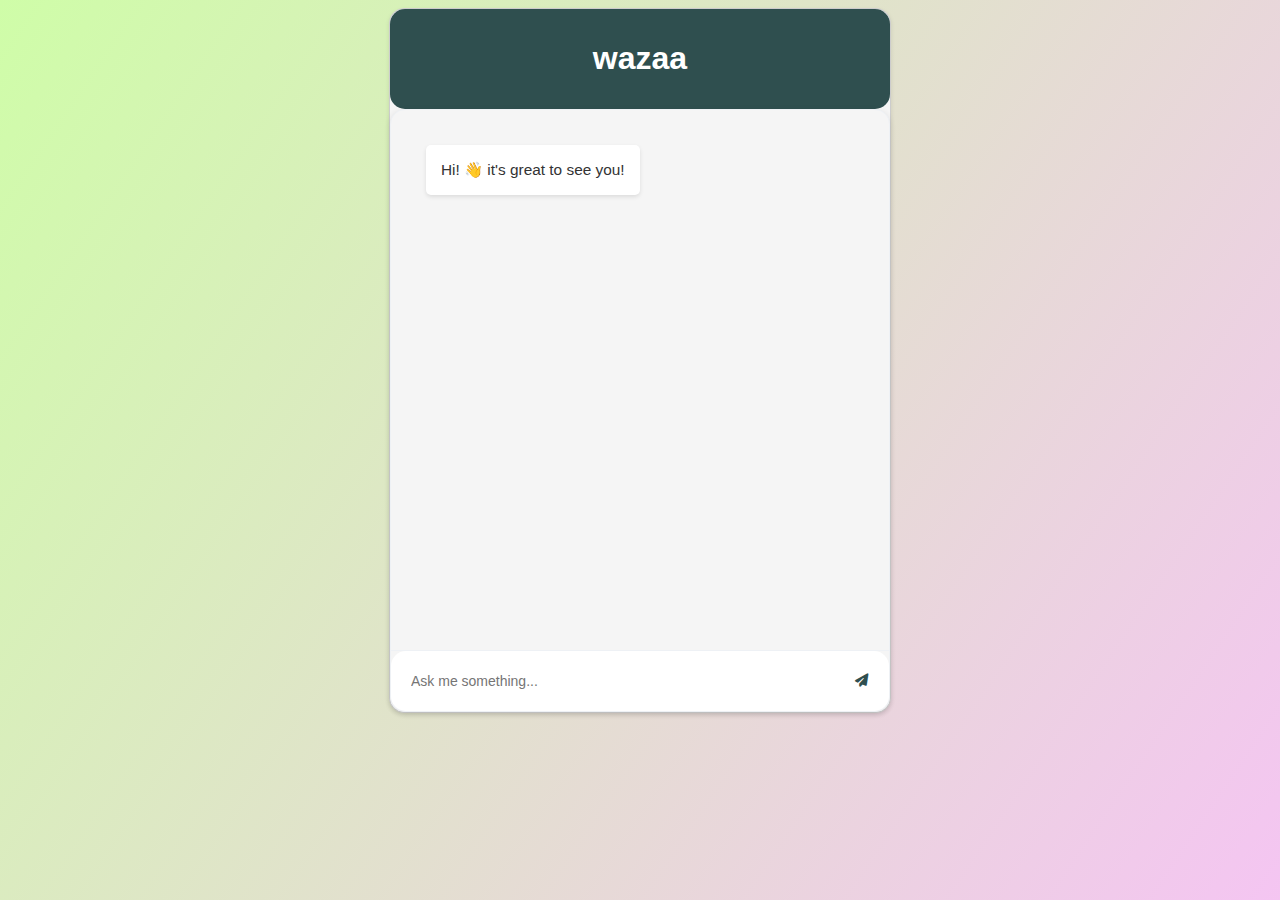
==== chatbot.html @ dd4b840e "rename files" ====
<!DOCTYPE html>
<html lang="en">
<head>
    <meta charset="UTF-8">
    <meta http-equiv="X-UA-Compatible" content="IE=edge">
    <meta name="viewport" content="width=device-width, initial-scale=1.0">
    <link rel="stylesheet" href="https://cdnjs.cloudflare.com/ajax/libs/font-awesome/6.4.2/css/all.min.css">
    <link rel="stylesheet" href="style.css">
    <title>chatbot</title>
</head>
<body>
    <div class="chatbot-container">
        <div id="header">
            <h1>wazaa</h1>
        </div>
        <div id="chatbot">
            <div id="conversation">
              <div class="chatbot-message">
                <p class="chatbot-text">Hi! 👋 it's great to see you!</p>
              </div>
            </div>
            <form id="input-form">
              <message-container>
                <input id="input-field" type="text" placeholder="Ask me something...">
                <button id="submit-button" type="submit">
                    <i class="fas fa-paper-plane"></i>
                </button>
              </message-container>
            </form>
        </div>  

    </div>

    <script src="script.js"></script>
</body>
</html>
---- style.css ----
body {
    display: flex;
    justify-content: center;
    font-family: Arial, Helvetica, sans-serif;
    background: linear-gradient(304deg,#4eae3d,#f9befb,#cffda8);
    background-size: 240% 240%;
    animation: gradient-animation 16s ease infinite;
}

@keyframes gradient-animation {
    0% {
      background-position: 0% 50%;
    }
    50% {
      background-position: 100% 50%;
    }
    100% {
      background-position: 0% 50%;
    }
  }

.chatbot-container {
    width: 500px;
    margin: 0 auto;
    background-color: #f5f5f5;
    border: 1px solid #cccccc;
    border-radius: 15px;
    box-shadow: 0 2px 4px rgba(0, 0, 0, 0.1);
  }

#chatbot {
    background-color: #f5f5f5;
    border: 1px solid #eef1f5;
    box-shadow: 0 2px 6px 0 rgba(0, 0, 0, 0.1);
    border-radius: 15px;
  }
  
  #header {
    background-color: darkslategrey;
    color: #ffffff;
    padding: 10px;
    font-size: 1em;
    font-weight: bold;
    border-radius: 15px;
    display: flex;
    align-items: center;
    justify-content: center;
    flex-direction: column;
  }

  message-container {
    background: #ffffff;
    width: 100%;
    display: flex;
    align-items: center;
    border-radius: 15px;
  }
  
  
  #conversation {
    height: 500px;
    overflow-y: auto;
    padding: 20px;
    display: flex;
    flex-direction: column;
    max-width: 470px;
  }

  @keyframes message-fade-in {
    from {
      opacity: 0;
      transform: translateY(-20px);
    }
    to {
      opacity: 1;
      transform: translateY(0);
    }
  }
  
  .chatbot-message {
    display: flex;
    align-items: flex-start;
    position: relative;
    font-size: 14px;
    line-height: 20px;
    border-radius: 20px;
    word-wrap: break-word;
    white-space: pre-wrap;
    max-width: 100%;
    padding: 0 15px;
  }

  .user-message {
    justify-content: flex-end;
  }


.chatbot-text {
    background-color: white;
    color: #333333;
    font-size: 1.1em;
    padding: 15px;
    border-radius: 5px;
    box-shadow: 0 2px 4px rgba(0, 0, 0, 0.1);
  }
  
  #input-form {
    display: flex;
    align-items: center;
    border-top: 1px solid #eef1f5;
  }
  
  #input-field {
    flex: 1;
    height: 60px;
    border: 1px solid #eef1f5;
    border-radius: 15px;
    margin-left: 10px;
    padding: 0 10px;
    font-size: 14px;
    transition: border-color 0.3s;
    background: #ffffff;
    color: #333333;
    border: none;
  }

  .send-icon {
    margin-right: 30px;
    cursor: pointer;
  }
  
  #input-field:focus {
    border-color: #333333;
    outline: none;
  }
  
  #submit-button {
    background-color: transparent;
    border: none;
    margin-right: 15px;
    color: darkslategrey;
  }

  p[sentTime]:hover::after {    
    content: attr(sentTime);
    position: absolute;
    top: -3px;
    font-size: 14px;
    color: gray;
  }

  .chatbot p[sentTime]:hover::after {  
    left: 15px;
  }

  .user-message p[sentTime]:hover::after {  
    right: 15px;
  }

  /* width */
::-webkit-scrollbar {
    width: 5px;
  }
  
  /* Track */
  ::-webkit-scrollbar-track {
    background: #f1f1f1; 
  }
   
  /* Handle */
  ::-webkit-scrollbar-thumb {
    background: #888; 
  }
  
  /* Handle on hover */
  ::-webkit-scrollbar-thumb:hover {
    background: #555; 
  }
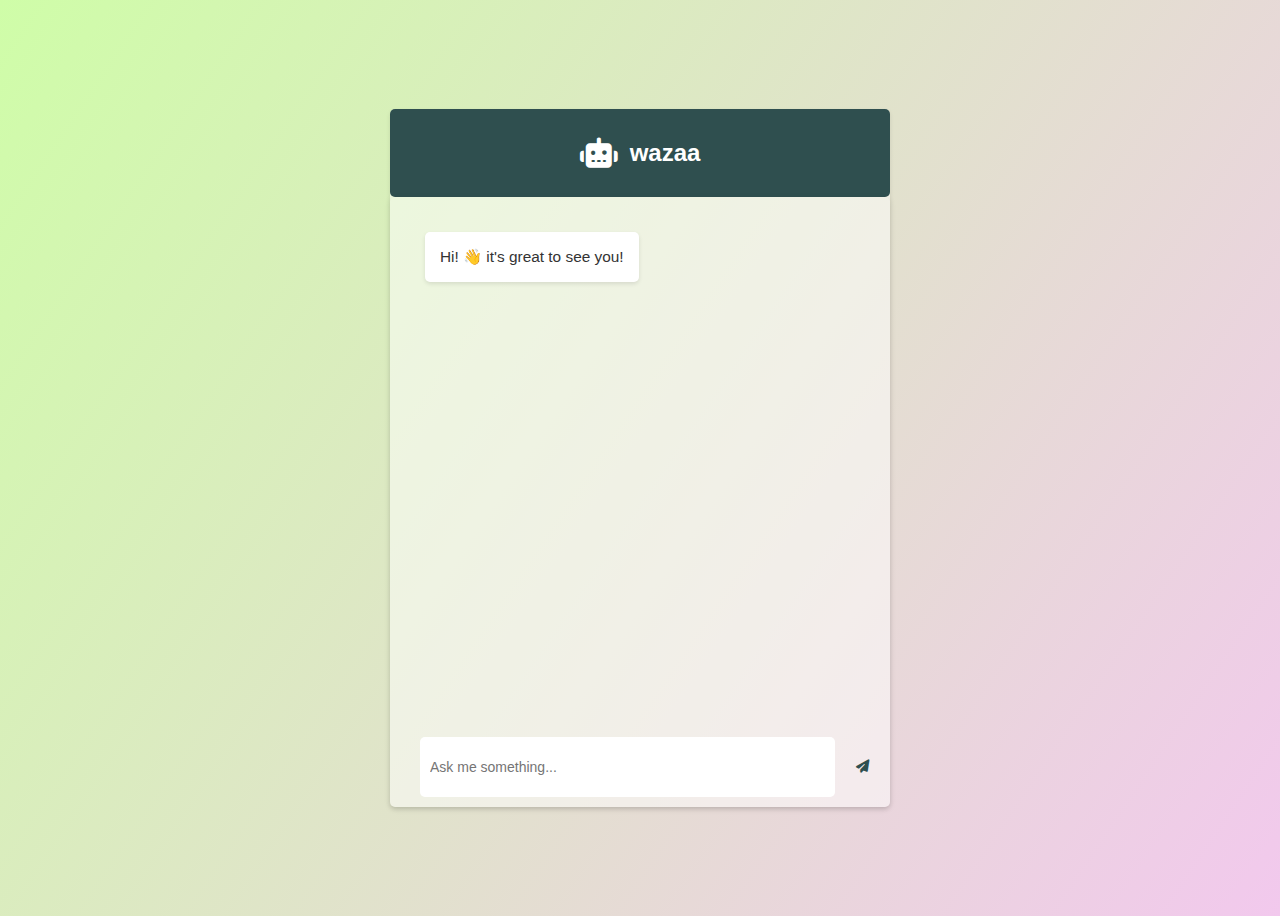
==== commit f565ad8f: "basic edits" ====
--- a/chatbot.html
+++ b/chatbot.html
@@ -6,12 +6,15 @@
     <meta name="viewport" content="width=device-width, initial-scale=1.0">
     <link rel="stylesheet" href="https://cdnjs.cloudflare.com/ajax/libs/font-awesome/6.4.2/css/all.min.css">
     <link rel="stylesheet" href="style.css">
-    <title>chatbot</title>
+    <title>Wazaa Chatbot</title>
 </head>
 <body>
     <div class="chatbot-container">
         <div id="header">
-            <h1>wazaa</h1>
+          <div id="bot">
+            <i class="fa-solid fa-robot"></i>
+          </div>
+          <h2>wazaa</h2>
         </div>
         <div id="chatbot">
             <div id="conversation">
--- a/style.css
+++ b/style.css
@@ -1,6 +1,8 @@
 body {
     display: flex;
     justify-content: center;
+    align-items: center;
+    height: 100vh;
     font-family: Arial, Helvetica, sans-serif;
     background: linear-gradient(304deg,#4eae3d,#f9befb,#cffda8);
     background-size: 240% 240%;
@@ -17,39 +19,44 @@
     100% {
       background-position: 0% 50%;
     }
-  }
+}
 
 .chatbot-container {
     width: 500px;
     margin: 0 auto;
-    background-color: #f5f5f5;
-    border: 1px solid #cccccc;
-    border-radius: 15px;
+    background-color: rgba(255, 255, 255, 0.5);
+    border-radius: 5px;
     box-shadow: 0 2px 4px rgba(0, 0, 0, 0.1);
-  }
+}
 
 #chatbot {
-    background-color: #f5f5f5;
-    border: 1px solid #eef1f5;
+    background-color: none;
     box-shadow: 0 2px 6px 0 rgba(0, 0, 0, 0.1);
-    border-radius: 15px;
-  }
+    border-radius: 5px;
+}
   
-  #header {
+#header {
     background-color: darkslategrey;
     color: #ffffff;
     padding: 10px;
     font-size: 1em;
     font-weight: bold;
-    border-radius: 15px;
+    border-radius: 5px;
     display: flex;
     align-items: center;
     justify-content: center;
-    flex-direction: column;
-  }
+}
 
-  message-container {
-    background: #ffffff;
+#bot {
+    display: flex;
+    align-items: center;
+    justify-content: center;
+    font-size: 30px;
+    margin-right: 12px;
+}
+
+message-container {
+    background: none;
     width: 100%;
     display: flex;
     align-items: center;
@@ -57,27 +64,27 @@
   }
   
   
-  #conversation {
+#conversation {
     height: 500px;
     overflow-y: auto;
     padding: 20px;
     display: flex;
     flex-direction: column;
     max-width: 470px;
-  }
+}
 
-  @keyframes message-fade-in {
+@keyframes message-fade-in {
     from {
-      opacity: 0;
-      transform: translateY(-20px);
+        opacity: 0;
+        transform: translateY(-20px);
     }
     to {
-      opacity: 1;
-      transform: translateY(0);
+        opacity: 1;
+        transform: translateY(0);
     }
-  }
+}
   
-  .chatbot-message {
+.chatbot-message {
     display: flex;
     align-items: flex-start;
     position: relative;
@@ -90,9 +97,9 @@
     padding: 0 15px;
   }
 
-  .user-message {
+.user-message {
     justify-content: flex-end;
-  }
+}
 
 
 .chatbot-text {
@@ -102,60 +109,60 @@
     padding: 15px;
     border-radius: 5px;
     box-shadow: 0 2px 4px rgba(0, 0, 0, 0.1);
-  }
+}
   
-  #input-form {
+#input-form {
     display: flex;
     align-items: center;
-    border-top: 1px solid #eef1f5;
-  }
+}
   
-  #input-field {
+#input-field {
     flex: 1;
     height: 60px;
-    border: 1px solid #eef1f5;
-    border-radius: 15px;
-    margin-left: 10px;
+    border-radius: 5px;
+    margin-left: 30px;
     padding: 0 10px;
     font-size: 14px;
-    transition: border-color 0.3s;
     background: #ffffff;
     color: #333333;
     border: none;
-  }
+    margin-bottom: 10px;
+}
 
-  .send-icon {
-    margin-right: 30px;
+.send-icon {
+    margin-right: 40px;
     cursor: pointer;
-  }
+}
   
-  #input-field:focus {
+#input-field:focus {
     border-color: #333333;
     outline: none;
-  }
+}
   
-  #submit-button {
+#submit-button {
     background-color: transparent;
     border: none;
+    margin-left: 15px;
     margin-right: 15px;
+    margin-bottom: 10px;
     color: darkslategrey;
-  }
+}
 
-  p[sentTime]:hover::after {    
+p[sentTime]:hover::after {    
     content: attr(sentTime);
     position: absolute;
     top: -3px;
     font-size: 14px;
     color: gray;
-  }
+}
 
-  .chatbot p[sentTime]:hover::after {  
+.chatbot p[sentTime]:hover::after {  
     left: 15px;
-  }
+}
 
-  .user-message p[sentTime]:hover::after {  
+.user-message p[sentTime]:hover::after {  
     right: 15px;
-  }
+}
 
   /* width */
 ::-webkit-scrollbar {
@@ -175,4 +182,4 @@
   /* Handle on hover */
   ::-webkit-scrollbar-thumb:hover {
     background: #555; 
-  }+}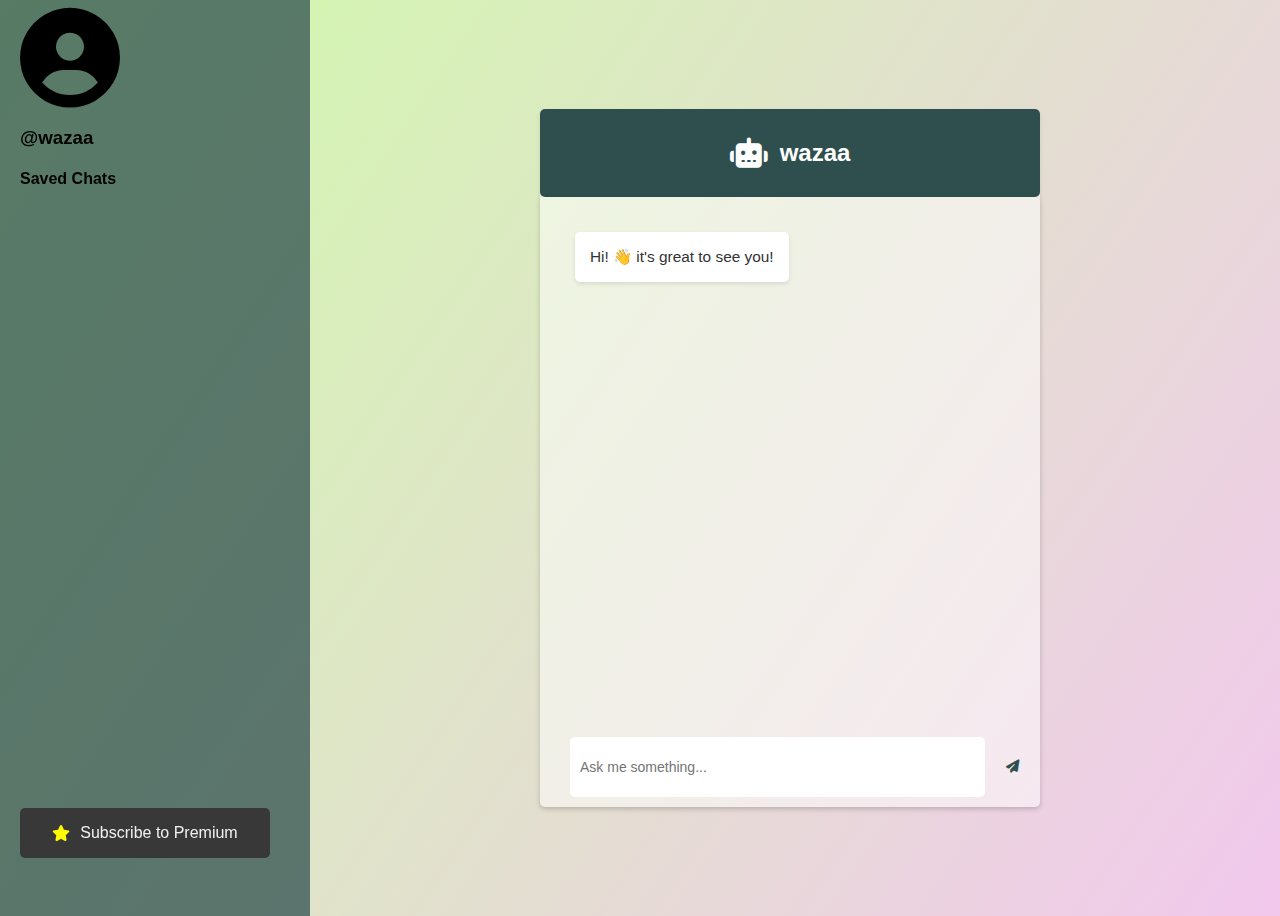
==== commit 726912b6: "side panel" ====
--- a/chatbot.html
+++ b/chatbot.html
@@ -9,6 +9,21 @@
     <title>Wazaa Chatbot</title>
 </head>
 <body>
+
+  <div class="main-container">
+    <div class="side-panel">
+      <div class="user-profile">
+        <i class="fa-solid fa-circle-user"></i>
+        <h3>@wazaa</h3>
+      </div>
+      <div class="saved-chats">
+        <h4>Saved Chats</h4>
+      </div>
+      <div class="premium">
+        <p><i class="fa-solid fa-star"></i><a style="text-decoration: none;" href="premium.html">Subscribe to Premium</a></p>
+      </div>
+    </div>
+
     <div class="chatbot-container">
         <div id="header">
           <div id="bot">
@@ -31,9 +46,8 @@
               </message-container>
             </form>
         </div>  
-
     </div>
-
-    <script src="script.js"></script>
+  </div>
+  <script src="script.js"></script>
 </body>
 </html>--- a/style.css
+++ b/style.css
@@ -22,11 +22,13 @@
 }
 
 .chatbot-container {
+    flex: 1;
     width: 500px;
     margin: 0 auto;
     background-color: rgba(255, 255, 255, 0.5);
     border-radius: 5px;
     box-shadow: 0 2px 4px rgba(0, 0, 0, 0.1);
+    margin-left: 300px;
 }
 
 #chatbot {
@@ -182,4 +184,49 @@
   /* Handle on hover */
   ::-webkit-scrollbar-thumb:hover {
     background: #555; 
-}+}
+
+/* Main Container Styles */
+.main-container {
+    display: flex;
+    justify-content: center; /* Center horizontally */
+    align-items: center; /* Align to the top */
+    height: 100vh; /* Set the height to 100% of the viewport height */
+}
+
+/* Side Panel Styles */
+.side-panel {
+    width: 270px;
+    background-color: rgba(47, 79, 79, 0.75);
+    padding: 20px;
+    height: 100vh;
+    position: fixed;
+    left: 0;
+    overflow-y: auto;
+    justify-content: center;
+}
+
+.user-profile i {
+    font-size: 100px;
+}
+
+.premium p{
+    background-color: #383838;
+    color: #fffb00;
+    width: 250px;
+    height: 50px;
+    border-radius: 5px;
+    display: flex;
+    align-items: center;
+    justify-content: center;
+    margin-bottom: 50px;
+    position: absolute;
+    bottom: 20px;
+    left: 20px;
+}
+
+.premium a{
+    color: #f0f0f0;
+    margin-left: 10px;
+}
+
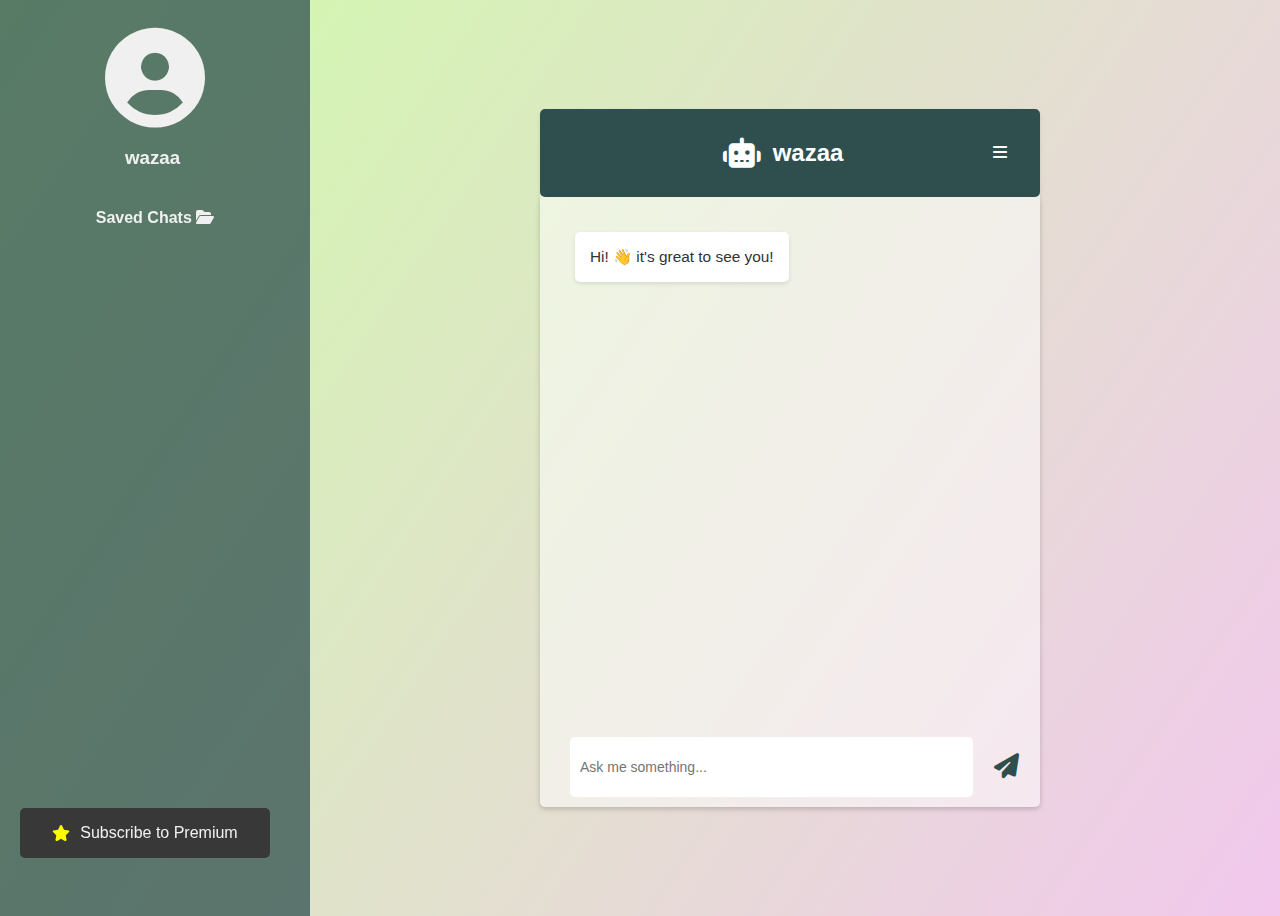
==== commit 68db60be: "save chat and clear chat functionalities" ====
--- a/chatbot.html
+++ b/chatbot.html
@@ -8,16 +8,16 @@
     <link rel="stylesheet" href="style.css">
     <title>Wazaa Chatbot</title>
 </head>
+
 <body>
-
   <div class="main-container">
     <div class="side-panel">
       <div class="user-profile">
         <i class="fa-solid fa-circle-user"></i>
-        <h3>@wazaa</h3>
+        <h3>wazaa</h3>
       </div>
       <div class="saved-chats">
-        <h4>Saved Chats</h4>
+        <h4>Saved Chats <i class="fa-solid fa-folder-open"></i></h4>
       </div>
       <div class="premium">
         <p><i class="fa-solid fa-star"></i><a style="text-decoration: none;" href="premium.html">Subscribe to Premium</a></p>
@@ -30,6 +30,15 @@
             <i class="fa-solid fa-robot"></i>
           </div>
           <h2>wazaa</h2>
+          <div class="dropdown">
+            <div id="menu" class="menu-icon">
+                <i class="fa-solid fa-bars"></i>
+            </div>
+            <div class="dropdown-content" id="dropdown-content">
+                <a href="#" id="clear-chat">Clear Chat</a>
+                <a href="#" id="save-chat">Save Chat</a>
+            </div>
+        </div>
         </div>
         <div id="chatbot">
             <div id="conversation">
--- a/style.css
+++ b/style.css
@@ -47,6 +47,11 @@
     display: flex;
     align-items: center;
     justify-content: center;
+}
+
+#menu {
+    left: 150px;
+    position: relative;
 }
 
 #bot {
@@ -144,6 +149,7 @@
 #submit-button {
     background-color: transparent;
     border: none;
+    font-size: 25px;
     margin-left: 15px;
     margin-right: 15px;
     margin-bottom: 10px;
@@ -203,11 +209,28 @@
     position: fixed;
     left: 0;
     overflow-y: auto;
-    justify-content: center;
+    display: flex;
+    flex-direction: column;
+    align-items: center;
+}
+
+.user-profile {
+    color: #f0f0f0;
 }
 
 .user-profile i {
     font-size: 100px;
+    margin-top: 20px;
+}
+.user-profile h3 {
+    margin-left: 20px;
+}
+
+.saved-chats {
+    color: #f0f0f0;
+    display: flex;
+    flex-direction: column;
+    align-items: center;
 }
 
 .premium p{
@@ -230,3 +253,38 @@
     margin-left: 10px;
 }
 
+/* Dropdown Menu Styles */
+.dropdown {
+    position: relative;
+    display: inline-block;
+}
+
+.menu-icon {
+    cursor: pointer;
+}
+
+.dropdown-content {
+    display: none;
+    position: absolute;
+    background-color: #f9f9f9;
+    min-width: 160px;
+    border-radius: 5px;
+    box-shadow: 0px 8px 16px 0px rgba(0, 0, 0, 0.2);
+    z-index: 1;
+}
+
+.dropdown-content a {
+    padding: 12px 16px;
+    text-decoration: none;
+    display: block;
+    color: #333;
+}
+
+.dropdown-content a:hover {
+    background-color: #ddd;
+}
+
+/* Show the dropdown content when the dropdown is hovered or focused */
+.dropdown:hover .dropdown-content, .dropdown:focus .dropdown-content {
+    display: block;
+}
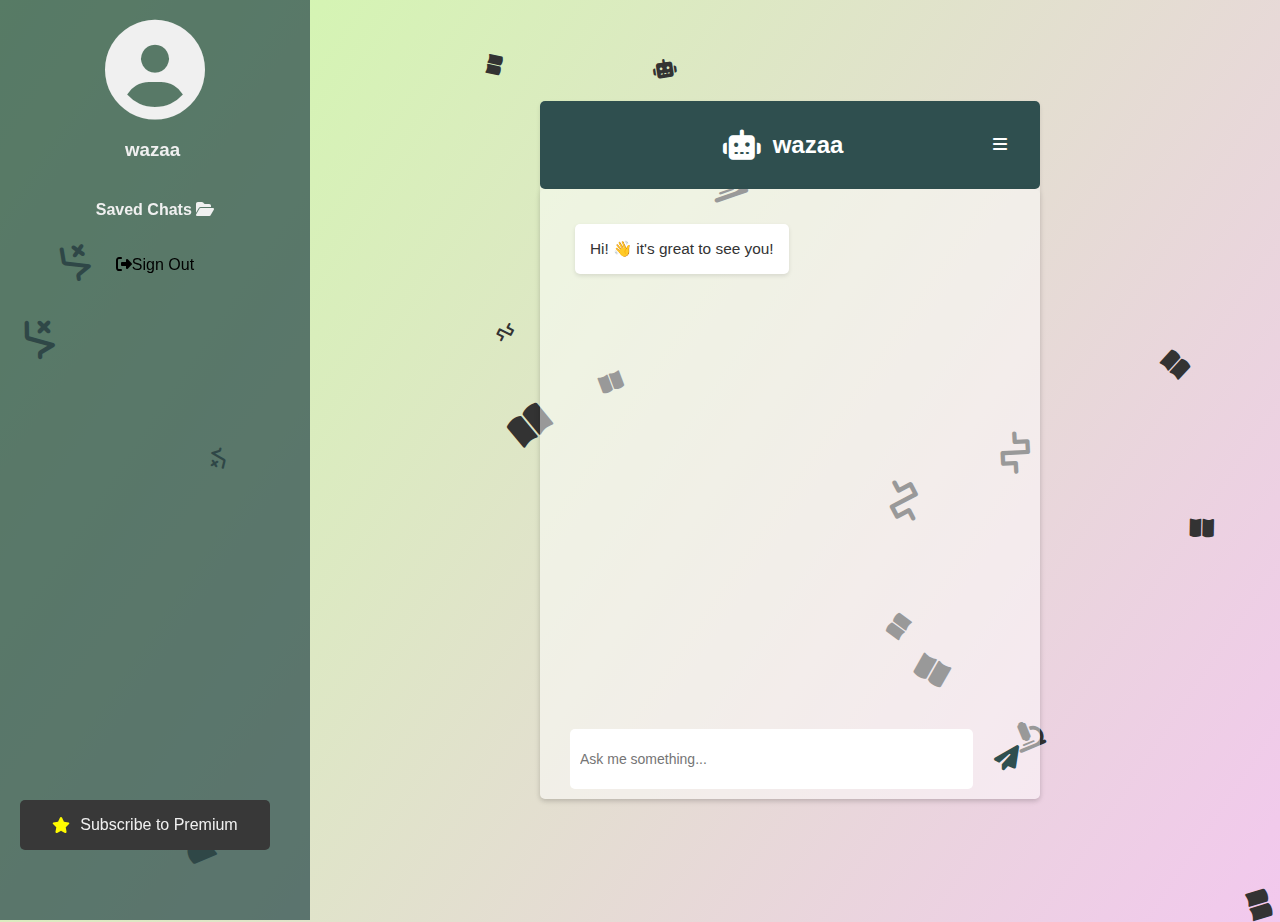
==== commit 15b49212: "background animations" ====
--- a/chatbot.html
+++ b/chatbot.html
@@ -22,39 +22,45 @@
       <div class="premium">
         <p><i class="fa-solid fa-star"></i><a style="text-decoration: none;" href="premium.html">Subscribe to Premium</a></p>
       </div>
+      <div class="sign-out">
+        <p><i class="fa-solid fa-right-from-bracket"></i>Sign Out</p>
+      </div>
+    </div>
+
+    <div class="background-icons" id="background-icons">
     </div>
 
     <div class="chatbot-container">
-        <div id="header">
-          <div id="bot">
-            <i class="fa-solid fa-robot"></i>
+      <div id="header">
+        <div id="bot">
+          <i class="fa-solid fa-robot"></i>
+        </div>
+        <h2>wazaa</h2>
+        <div class="dropdown">
+          <div id="menu" class="menu-icon">
+              <i class="fa-solid fa-bars"></i>
           </div>
-          <h2>wazaa</h2>
-          <div class="dropdown">
-            <div id="menu" class="menu-icon">
-                <i class="fa-solid fa-bars"></i>
-            </div>
-            <div class="dropdown-content" id="dropdown-content">
-                <a href="#" id="clear-chat">Clear Chat</a>
-                <a href="#" id="save-chat">Save Chat</a>
-            </div>
+          <div class="dropdown-content" id="dropdown-content">
+              <a href="#" id="clear-chat"><i class="fa-solid fa-broom"></i>Clear Chat</a>
+              <a href="#" id="save-chat"><i class="fa-solid fa-bookmark"></i>Save Chat</i></a>
+          </div>  
         </div>
+      </div>
+      <div id="chatbot">
+        <div id="conversation">
+          <div class="chatbot-message">
+            <p class="chatbot-text">Hi! 👋 it's great to see you!</p>
+          </div>
         </div>
-        <div id="chatbot">
-            <div id="conversation">
-              <div class="chatbot-message">
-                <p class="chatbot-text">Hi! 👋 it's great to see you!</p>
-              </div>
-            </div>
-            <form id="input-form">
-              <message-container>
-                <input id="input-field" type="text" placeholder="Ask me something...">
-                <button id="submit-button" type="submit">
-                    <i class="fas fa-paper-plane"></i>
-                </button>
-              </message-container>
-            </form>
-        </div>  
+        <form id="input-form">
+          <message-container>
+            <input id="input-field" type="text" placeholder="Ask me something...">
+            <button id="submit-button" type="submit">
+                <i class="fas fa-paper-plane"></i>
+            </button>
+          </message-container>
+        </form>
+      </div> 
     </div>
   </div>
   <script src="script.js"></script>
--- a/style.css
+++ b/style.css
@@ -7,6 +7,9 @@
     background: linear-gradient(304deg,#4eae3d,#f9befb,#cffda8);
     background-size: 240% 240%;
     animation: gradient-animation 16s ease infinite;
+    margin: 0;
+    overflow: hidden;
+    position: relative;
 }
 
 @keyframes gradient-animation {
@@ -18,6 +21,34 @@
     }
     100% {
       background-position: 0% 50%;
+    }
+}
+
+.background-icons {
+    position: absolute;
+    top: 0;
+    left: 0;
+    width: 100%;
+    height: 100%;
+    z-index: -1;
+    pointer-events: none;
+}
+
+.moving-icon {
+    position: absolute;
+    font-size: 50px;
+    color: #333;
+    animation: moveIcon 10s linear infinite;
+}
+
+@keyframes moveIcon {
+    0% {
+        transform: translate(-10%, -10%);
+        opacity: 0;
+    }
+    100% {
+        transform: translate(110%, 110%);
+        opacity: 1;
     }
 }
 
@@ -278,6 +309,12 @@
     text-decoration: none;
     display: block;
     color: #333;
+    border-radius: 5px;
+}
+
+.dropdown-content i {
+    margin-right: 12px;
+    font-size: 20px;
 }
 
 .dropdown-content a:hover {
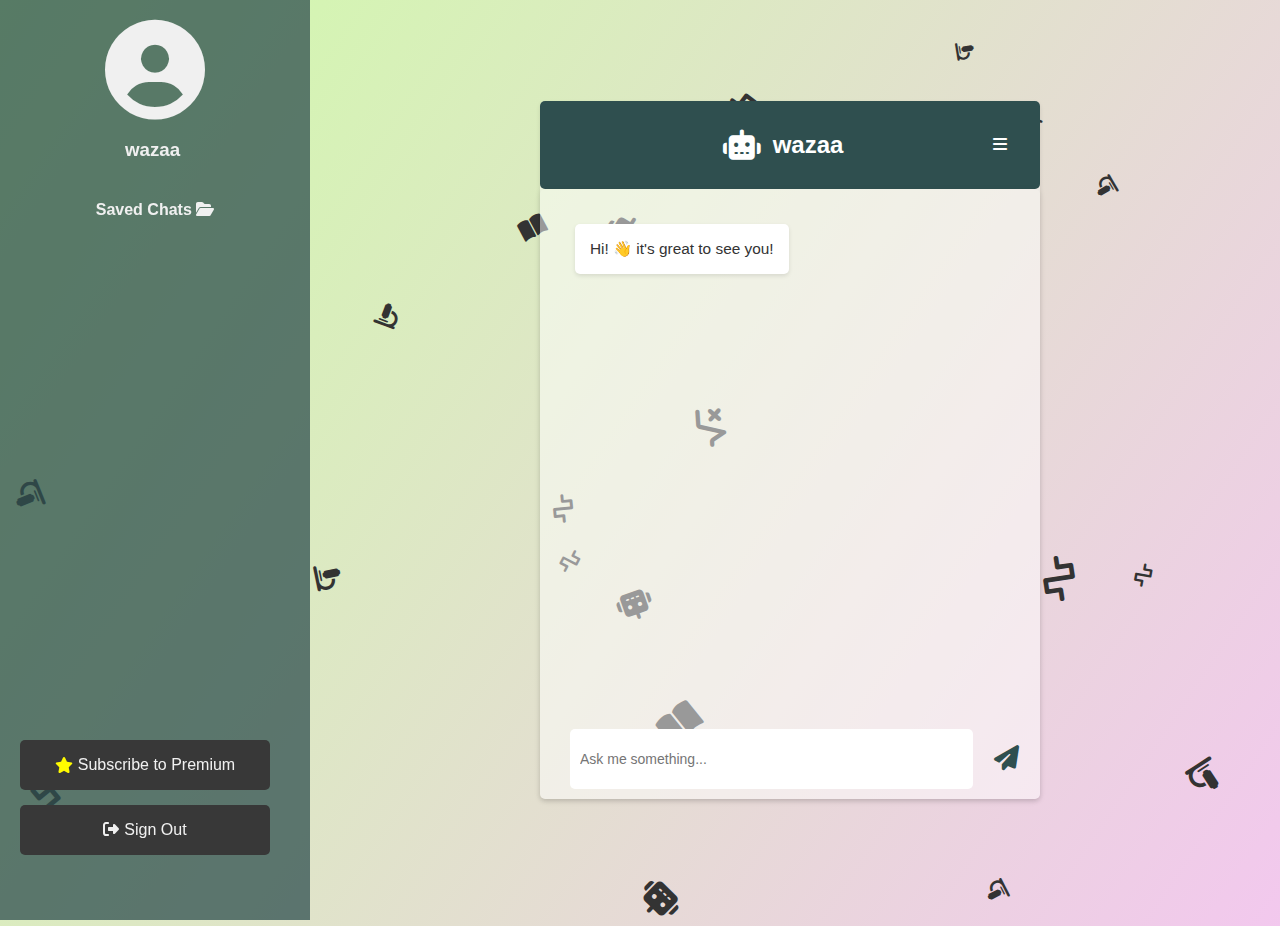
==== commit 5b2df44b: "sign out option complete" ====
--- a/chatbot.html
+++ b/chatbot.html
@@ -23,7 +23,7 @@
         <p><i class="fa-solid fa-star"></i><a style="text-decoration: none;" href="premium.html">Subscribe to Premium</a></p>
       </div>
       <div class="sign-out">
-        <p><i class="fa-solid fa-right-from-bracket"></i>Sign Out</p>
+        <p><i class="fa-solid fa-right-from-bracket"></i><a style="text-decoration: none;" href="login/login.html">Sign Out</a></p>
       </div>
     </div>
 
--- a/style.css
+++ b/style.css
@@ -275,13 +275,33 @@
     justify-content: center;
     margin-bottom: 50px;
     position: absolute;
-    bottom: 20px;
+    bottom: 80px;
     left: 20px;
 }
 
 .premium a{
     color: #f0f0f0;
-    margin-left: 10px;
+    margin-left: 5px;
+}
+
+.sign-out{
+    background-color: #383838;
+    color: #f0f0f0;
+    width: 250px;
+    height: 50px;
+    border-radius: 5px;
+    display: flex;
+    align-items: center;
+    justify-content: center;
+    margin-bottom: 50px;
+    position: absolute;
+    bottom: 15px;
+    left: 20px;
+}
+
+.sign-out a {
+    color: #f0f0f0;
+    margin-left: 5px;
 }
 
 /* Dropdown Menu Styles */
